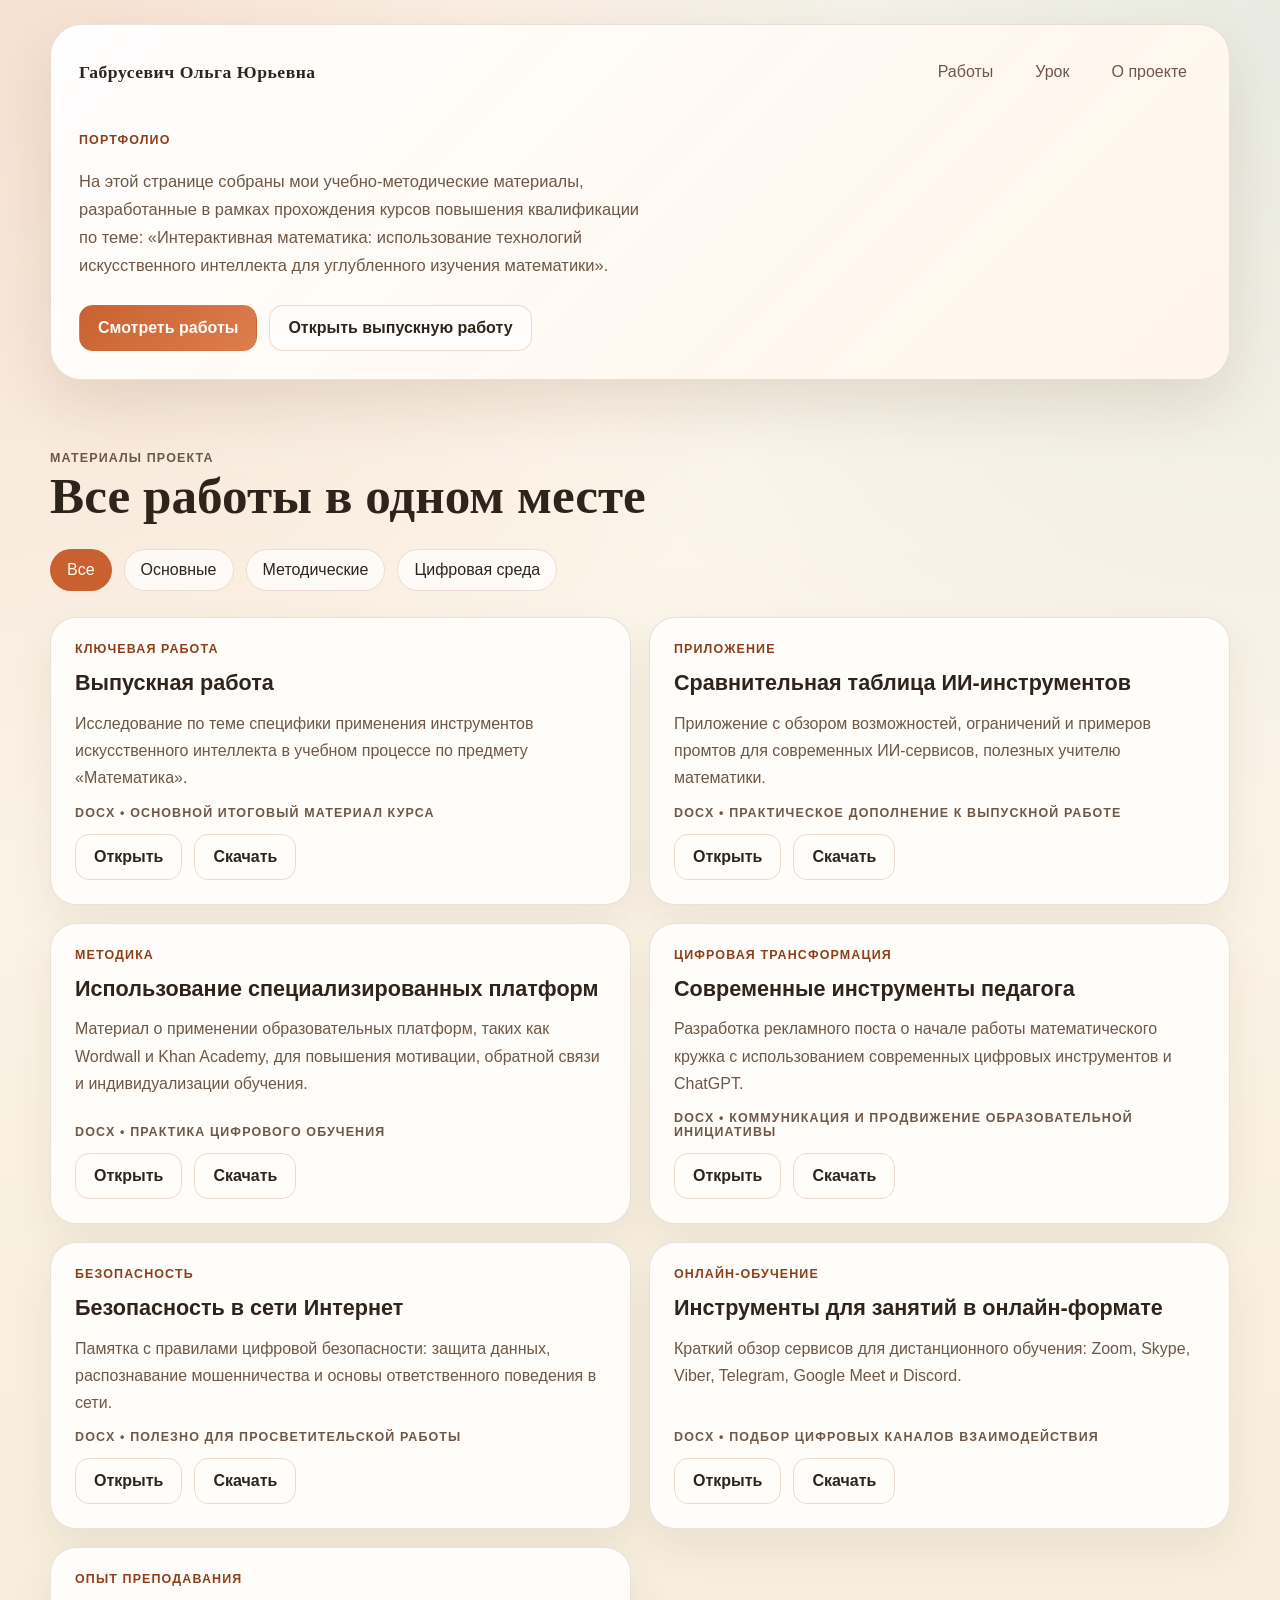
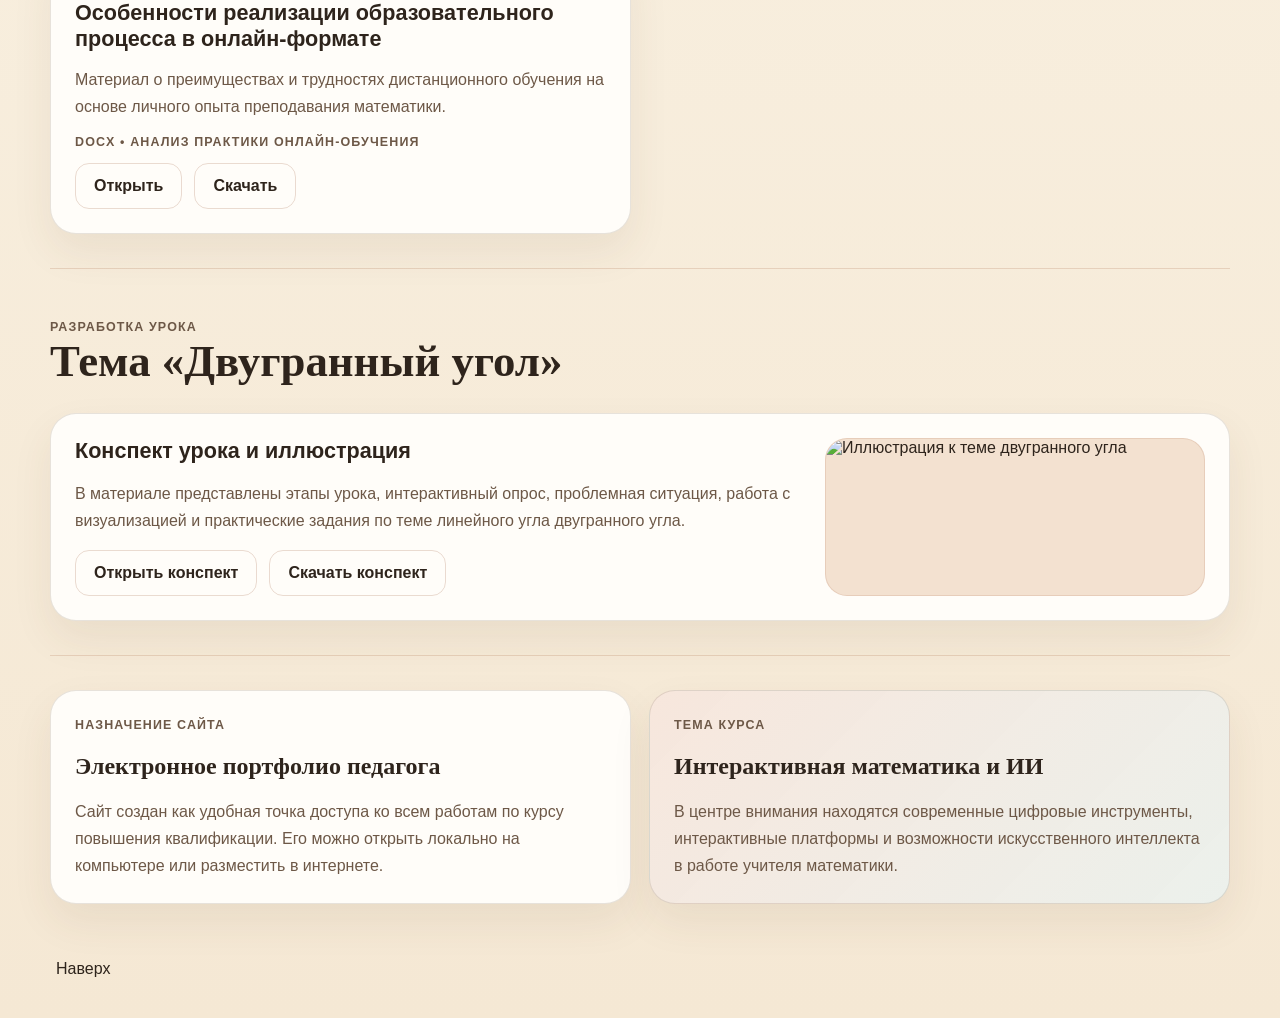
==== index.html @ cd9d8f57 "Initial portfolio site" ====
<!DOCTYPE html>
<html lang="ru">
<head>
  <meta charset="UTF-8">
  <meta name="viewport" content="width=device-width, initial-scale=1.0">
  <title>Интерактивная математика | Портфолио работ</title>
  <meta
    name="description"
    content="Сайт-портфолио учителя математики с материалами по теме использования технологий искусственного интеллекта для углубленного изучения математики."
  >
  <link rel="stylesheet" href="styles.css">
</head>
<body>
  <div class="page-shell">
    <header class="hero" id="top">
      <nav class="topbar">
        <a class="brand" href="#top">Габрусевич Ольга Юрьевна</a>
        <div class="topbar-links">
          <a href="#works">Работы</a>
          <a href="#lesson">Урок</a>
          <a href="#contacts">О проекте</a>
        </div>
      </nav>

      <div class="hero-content">
        <div class="hero-copy">
          <p class="eyebrow">Портфолио</p>
          <p class="hero-text">
            На этой странице собраны мои учебно-методические материалы, разработанные в
            рамках прохождения курсов повышения квалификации по теме: «Интерактивная
            математика: использование технологий искусственного интеллекта для
            углубленного изучения математики».
          </p>
          <div class="hero-actions">
            <a class="button button-primary" href="#works">Смотреть работы</a>
            <a class="button button-secondary" href="Выпускная работа. Габрусевич О.Ю.docx">Открыть выпускную работу</a>
          </div>
        </div>
      </div>
    </header>

    <main>
      <section class="section" id="works">
        <div class="section-heading">
          <p class="section-kicker">Материалы проекта</p>
          <h2>Все работы в одном месте</h2>
        </div>

        <div class="filter-bar" aria-label="Фильтр материалов">
          <button class="filter-chip is-active" type="button" data-filter="all">Все</button>
          <button class="filter-chip" type="button" data-filter="main">Основные</button>
          <button class="filter-chip" type="button" data-filter="method">Методические</button>
          <button class="filter-chip" type="button" data-filter="digital">Цифровая среда</button>
        </div>

        <div class="cards-grid">
          <article class="work-card" data-category="main">
            <span class="tag">Ключевая работа</span>
            <h3>Выпускная работа</h3>
            <p>
              Исследование по теме специфики применения инструментов искусственного интеллекта
              в учебном процессе по предмету «Математика».
            </p>
            <div class="meta">DOCX • Основной итоговый материал курса</div>
            <div class="card-actions">
              <a href="Выпускная работа. Габрусевич О.Ю.docx">Открыть</a>
              <a href="Выпускная работа. Габрусевич О.Ю.docx" download>Скачать</a>
            </div>
          </article>

          <article class="work-card" data-category="main method">
            <span class="tag">Приложение</span>
            <h3>Сравнительная таблица ИИ-инструментов</h3>
            <p>
              Приложение с обзором возможностей, ограничений и примеров промтов для
              современных ИИ-сервисов, полезных учителю математики.
            </p>
            <div class="meta">DOCX • Практическое дополнение к выпускной работе</div>
            <div class="card-actions">
              <a href="Приложение Габрусевич О.Ю..docx">Открыть</a>
              <a href="Приложение Габрусевич О.Ю..docx" download>Скачать</a>
            </div>
          </article>

          <article class="work-card" data-category="method">
            <span class="tag">Методика</span>
            <h3>Использование специализированных платформ</h3>
            <p>
              Материал о применении образовательных платформ, таких как Wordwall и Khan Academy,
              для повышения мотивации, обратной связи и индивидуализации обучения.
            </p>
            <div class="meta">DOCX • Практика цифрового обучения</div>
            <div class="card-actions">
              <a href="Использование_специализированных_платформ_в_работе_учителя_математики.docx">Открыть</a>
              <a href="Использование_специализированных_платформ_в_работе_учителя_математики.docx" download>Скачать</a>
            </div>
          </article>

          <article class="work-card" data-category="digital">
            <span class="tag">Цифровая трансформация</span>
            <h3>Современные инструменты педагога</h3>
            <p>
              Разработка рекламного поста о начале работы математического кружка с
              использованием современных цифровых инструментов и ChatGPT.
            </p>
            <div class="meta">DOCX • Коммуникация и продвижение образовательной инициативы</div>
            <div class="card-actions">
              <a href="«Современные_инструменты_педагога_в_контексте_цифровой_трансформации.docx">Открыть</a>
              <a href="«Современные_инструменты_педагога_в_контексте_цифровой_трансформации.docx" download>Скачать</a>
            </div>
          </article>

          <article class="work-card" data-category="digital">
            <span class="tag">Безопасность</span>
            <h3>Безопасность в сети Интернет</h3>
            <p>
              Памятка с правилами цифровой безопасности: защита данных, распознавание
              мошенничества и основы ответственного поведения в сети.
            </p>
            <div class="meta">DOCX • Полезно для просветительской работы</div>
            <div class="card-actions">
              <a href="Безопасность_в_сети_Интернет_обязательное_выполнение.docx">Открыть</a>
              <a href="Безопасность_в_сети_Интернет_обязательное_выполнение.docx" download>Скачать</a>
            </div>
          </article>

          <article class="work-card" data-category="digital">
            <span class="tag">Онлайн-обучение</span>
            <h3>Инструменты для занятий в онлайн-формате</h3>
            <p>
              Краткий обзор сервисов для дистанционного обучения: Zoom, Skype, Viber,
              Telegram, Google Meet и Discord.
            </p>
            <div class="meta">DOCX • Подбор цифровых каналов взаимодействия</div>
            <div class="card-actions">
              <a href="Основные_характеристики_и_специфика_ведущих_инструментов_для_проведения.docx">Открыть</a>
              <a href="Основные_характеристики_и_специфика_ведущих_инструментов_для_проведения.docx" download>Скачать</a>
            </div>
          </article>

          <article class="work-card" data-category="digital method">
            <span class="tag">Опыт преподавания</span>
            <h3>Особенности реализации образовательного процесса в онлайн-формате</h3>
            <p>
              Материал о преимуществах и трудностях дистанционного обучения на основе
              личного опыта преподавания математики.
            </p>
            <div class="meta">DOCX • Анализ практики онлайн-обучения</div>
            <div class="card-actions">
              <a href="Особенности_реализации_образовательного_процесса_в_онлайн_формате.docx">Открыть</a>
              <a href="Особенности_реализации_образовательного_процесса_в_онлайн_формате.docx" download>Скачать</a>
            </div>
          </article>
        </div>
      </section>

      <section class="section lesson-section" id="lesson">
        <div class="lesson-preview">
          <div class="section-heading compact">
            <p class="section-kicker">Разработка урока</p>
            <h2>Тема «Двугранный угол»</h2>
          </div>

          <div class="lesson-card">
            <div class="lesson-card-copy">
              <h3>Конспект урока и иллюстрация</h3>
              <p>
                В материале представлены этапы урока, интерактивный опрос, проблемная ситуация,
                работа с визуализацией и практические задания по теме линейного угла двугранного угла.
              </p>
              <div class="card-actions">
                <a href="курсы Тема_Двугранный угол.docx">Открыть конспект</a>
                <a href="курсы Тема_Двугранный угол.docx" download>Скачать конспект</a>
              </div>
            </div>

            <figure class="lesson-image">
              <img src="двугранный угол.png" alt="Иллюстрация к теме двугранного угла">
              <figcaption>
                <a href="двугранный угол.png">Открыть изображение</a>
              </figcaption>
            </figure>
          </div>
        </div>
      </section>

      <section class="section about-section" id="contacts">
        <div class="about-grid">
          <article class="about-card">
            <p class="section-kicker">Назначение сайта</p>
            <h2>Электронное портфолио педагога</h2>
            <p>
              Сайт создан как удобная точка доступа ко всем работам по курсу повышения
              квалификации. Его можно открыть локально на компьютере или разместить в интернете.
            </p>
          </article>

          <article class="about-card accent-card">
            <p class="section-kicker">Тема курса</p>
            <h2>Интерактивная математика и ИИ</h2>
            <p>
              В центре внимания находятся современные цифровые инструменты, интерактивные
              платформы и возможности искусственного интеллекта в работе учителя математики.
            </p>
          </article>
        </div>
      </section>
    </main>

    <footer class="footer">
      <a href="#top">Наверх</a>
    </footer>
  </div>

  <script src="script.js"></script>
</body>
</html>
---- styles.css ----
:root {
  --bg: #f7efe4;
  --bg-soft: #fffaf4;
  --panel: rgba(255, 250, 244, 0.84);
  --panel-strong: #fffdf9;
  --line: rgba(89, 64, 36, 0.14);
  --text: #2e241c;
  --muted: #6d5847;
  --accent: #c8612f;
  --accent-deep: #8d3f1a;
  --accent-soft: #f7d5c3;
  --shadow: 0 24px 60px rgba(105, 72, 42, 0.14);
}

* {
  box-sizing: border-box;
}

html {
  scroll-behavior: smooth;
}

body {
  margin: 0;
  font-family: "Avenir Next", "Trebuchet MS", "Segoe UI", sans-serif;
  color: var(--text);
  background:
    radial-gradient(circle at top left, rgba(200, 97, 47, 0.16), transparent 30%),
    radial-gradient(circle at top right, rgba(96, 152, 137, 0.14), transparent 28%),
    linear-gradient(180deg, #fff9f1 0%, #f8efdf 52%, #f5e8d4 100%);
  min-height: 100vh;
}

a {
  color: inherit;
  text-decoration: none;
}

img {
  display: block;
  max-width: 100%;
}

.page-shell {
  width: min(1180px, calc(100% - 32px));
  margin: 0 auto;
  padding: 24px 0 40px;
}

.hero,
.section,
.footer {
  position: relative;
}

.hero {
  overflow: hidden;
  padding: 28px;
  border: 1px solid var(--line);
  border-radius: 32px;
  background:
    linear-gradient(135deg, rgba(255, 255, 255, 0.9), rgba(255, 244, 232, 0.85)),
    var(--panel);
  box-shadow: var(--shadow);
}

.topbar {
  display: flex;
  align-items: center;
  justify-content: space-between;
  gap: 20px;
}

.brand {
  font-family: Georgia, "Times New Roman", serif;
  font-size: 1.1rem;
  font-weight: 700;
  letter-spacing: 0.03em;
}

.topbar-links {
  display: flex;
  flex-wrap: wrap;
  gap: 14px;
  color: var(--muted);
}

.topbar-links a {
  padding: 10px 14px;
  border-radius: 999px;
}

.topbar-links a:hover,
.topbar-links a:focus-visible,
.filter-chip:hover,
.filter-chip:focus-visible,
.card-actions a:hover,
.card-actions a:focus-visible,
.footer a:hover,
.footer a:focus-visible {
  background: rgba(200, 97, 47, 0.1);
}

.hero-content {
  margin-top: 42px;
}

.eyebrow,
.section-kicker,
.tag,
.meta {
  text-transform: uppercase;
  letter-spacing: 0.09em;
  font-size: 0.78rem;
}

.eyebrow,
.section-kicker {
  color: var(--accent-deep);
  margin: 0 0 18px;
  font-weight: 700;
}

.hero-copy h1,
.section-heading h2,
.about-card h2 {
  font-family: Georgia, "Times New Roman", serif;
  line-height: 1.05;
  margin: 0;
}

.hero-copy h1 {
  font-size: clamp(2.5rem, 6vw, 4.6rem);
  max-width: 12ch;
}

.hero-text,
.section-heading p,
.work-card p,
.lesson-card p,
.about-card p,
.footer p,
.facts li {
  color: var(--muted);
  line-height: 1.7;
}

.hero-text {
  max-width: 62ch;
  margin: 20px 0 0;
  font-size: 1.03rem;
}

.hero-actions,
.card-actions {
  display: flex;
  flex-wrap: wrap;
  gap: 12px;
}

.hero-actions {
  margin-top: 26px;
}

.button,
.card-actions a {
  display: inline-flex;
  align-items: center;
  justify-content: center;
  min-height: 46px;
  padding: 12px 18px;
  border-radius: 14px;
  border: 1px solid rgba(141, 63, 26, 0.18);
  font-weight: 600;
  transition: 0.2s ease;
}

.button-primary {
  color: #fffaf6;
  background: linear-gradient(135deg, var(--accent), #de7d4f);
  border-color: transparent;
}

.button-secondary {
  background: rgba(255, 255, 255, 0.72);
}

.work-card,
.lesson-card,
.about-card {
  border: 1px solid var(--line);
  background: var(--panel-strong);
  border-radius: 26px;
  box-shadow: 0 18px 40px rgba(89, 64, 36, 0.08);
}

.section {
  padding: 54px 0 0;
}

.section + .section {
  margin-top: 34px;
  padding: 34px 0 0;
  border-top: 1px solid rgba(141, 63, 26, 0.16);
}

.section-heading {
  max-width: 760px;
}

.section-heading h2 {
  font-size: clamp(2rem, 4vw, 3.2rem);
}

.section-heading p {
  margin: 14px 0 0;
}

.compact h2 {
  font-size: clamp(1.9rem, 4vw, 2.8rem);
}

.filter-bar {
  display: flex;
  flex-wrap: wrap;
  gap: 12px;
  margin-top: 26px;
}

.filter-chip {
  appearance: none;
  border: 1px solid rgba(141, 63, 26, 0.16);
  background: rgba(255, 255, 255, 0.7);
  color: var(--text);
  border-radius: 999px;
  padding: 11px 16px;
  font: inherit;
  cursor: pointer;
  transition: 0.2s ease;
}

.filter-chip.is-active {
  background: var(--accent);
  color: #fffaf6;
  border-color: transparent;
}

.cards-grid {
  display: grid;
  grid-template-columns: repeat(2, minmax(0, 1fr));
  gap: 18px;
  margin-top: 26px;
}

.work-card {
  display: flex;
  flex-direction: column;
  gap: 14px;
  padding: 24px;
}

.work-card.is-hidden {
  display: none;
}

.tag {
  color: var(--accent-deep);
  font-weight: 700;
}

.work-card h3,
.lesson-card h3 {
  margin: 0;
  font-size: 1.35rem;
  line-height: 1.2;
}

.work-card p,
.lesson-card p,
.about-card p {
  margin: 0;
}

.meta {
  color: var(--muted);
  margin-top: auto;
  font-weight: 700;
}

.lesson-card {
  display: grid;
  grid-template-columns: minmax(0, 1fr) minmax(260px, 380px);
  gap: 24px;
  margin-top: 28px;
  padding: 24px;
}

.lesson-card-copy {
  display: flex;
  flex-direction: column;
  gap: 16px;
  justify-content: center;
}

.lesson-image {
  margin: 0;
  border-radius: 22px;
  overflow: hidden;
  background: #f3e1d0;
  border: 1px solid rgba(141, 63, 26, 0.12);
}

.lesson-image img {
  width: 100%;
  height: 100%;
  object-fit: cover;
}

.lesson-image figcaption {
  padding: 14px 16px;
  border-top: 1px solid rgba(141, 63, 26, 0.12);
  color: var(--muted);
}

.about-grid {
  display: grid;
  grid-template-columns: repeat(2, minmax(0, 1fr));
  gap: 18px;
}

.about-card {
  padding: 24px;
}

.about-card .section-kicker {
  margin-bottom: 18px;
}

.about-card h2 {
  margin-bottom: 18px;
}

.accent-card {
  background:
    linear-gradient(135deg, rgba(200, 97, 47, 0.14), rgba(96, 152, 137, 0.12)),
    var(--panel-strong);
}

.footer {
  display: flex;
  justify-content: space-between;
  gap: 18px;
  align-items: center;
  margin-top: 34px;
  padding: 22px 6px 0;
}

.footer p {
  margin: 0;
}

@media (max-width: 960px) {
  .hero-content,
  .lesson-card,
  .about-grid,
  .cards-grid {
    grid-template-columns: 1fr;
  }

  .hero-copy h1 {
    max-width: 14ch;
  }
}

@media (max-width: 720px) {
  .page-shell {
    width: min(100% - 20px, 1180px);
    padding-top: 10px;
  }

  .hero {
    padding: 20px;
    border-radius: 24px;
  }

  .topbar,
  .footer {
    flex-direction: column;
    align-items: flex-start;
  }

  .hero-content {
    margin-top: 28px;
  }

  .hero-copy h1 {
    max-width: none;
    font-size: clamp(2.1rem, 12vw, 3.3rem);
  }

  .section {
    padding-top: 42px;
  }

  .section + .section {
    margin-top: 26px;
    padding: 26px 0 0;
  }
}
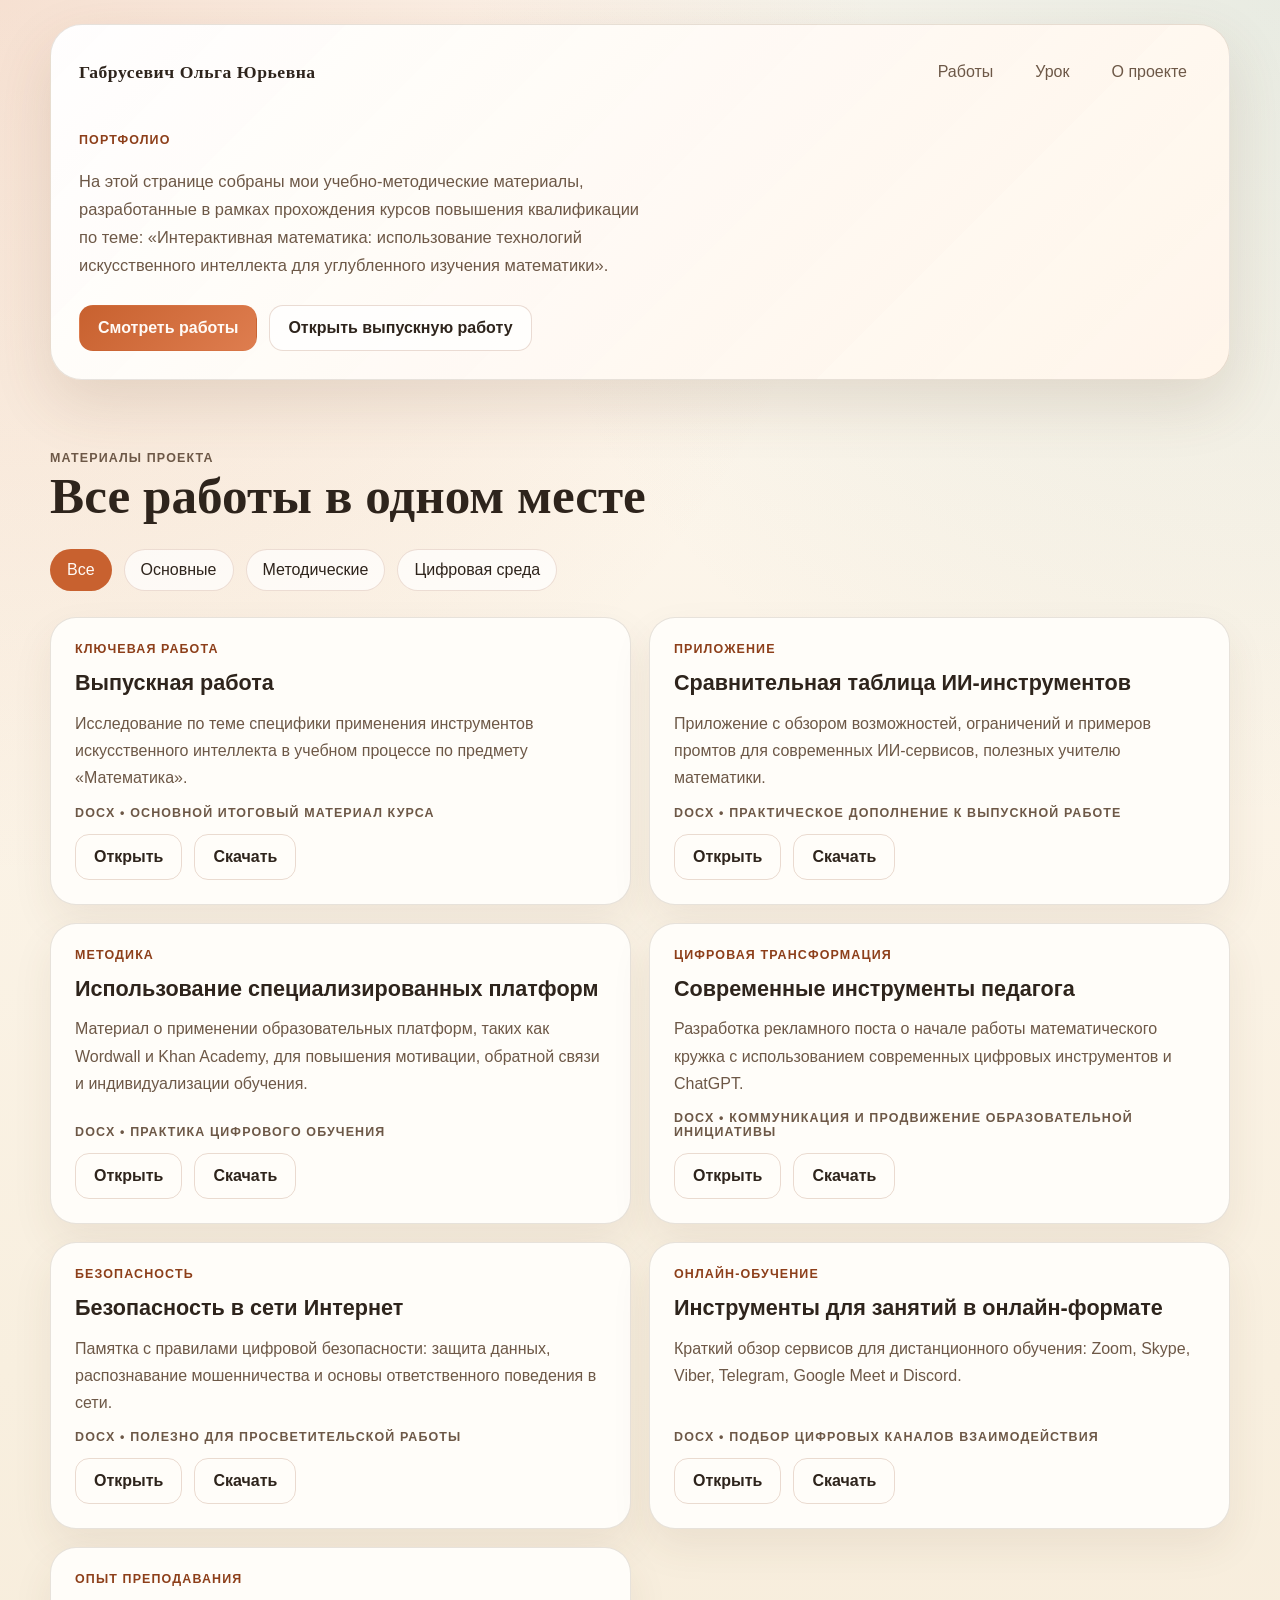
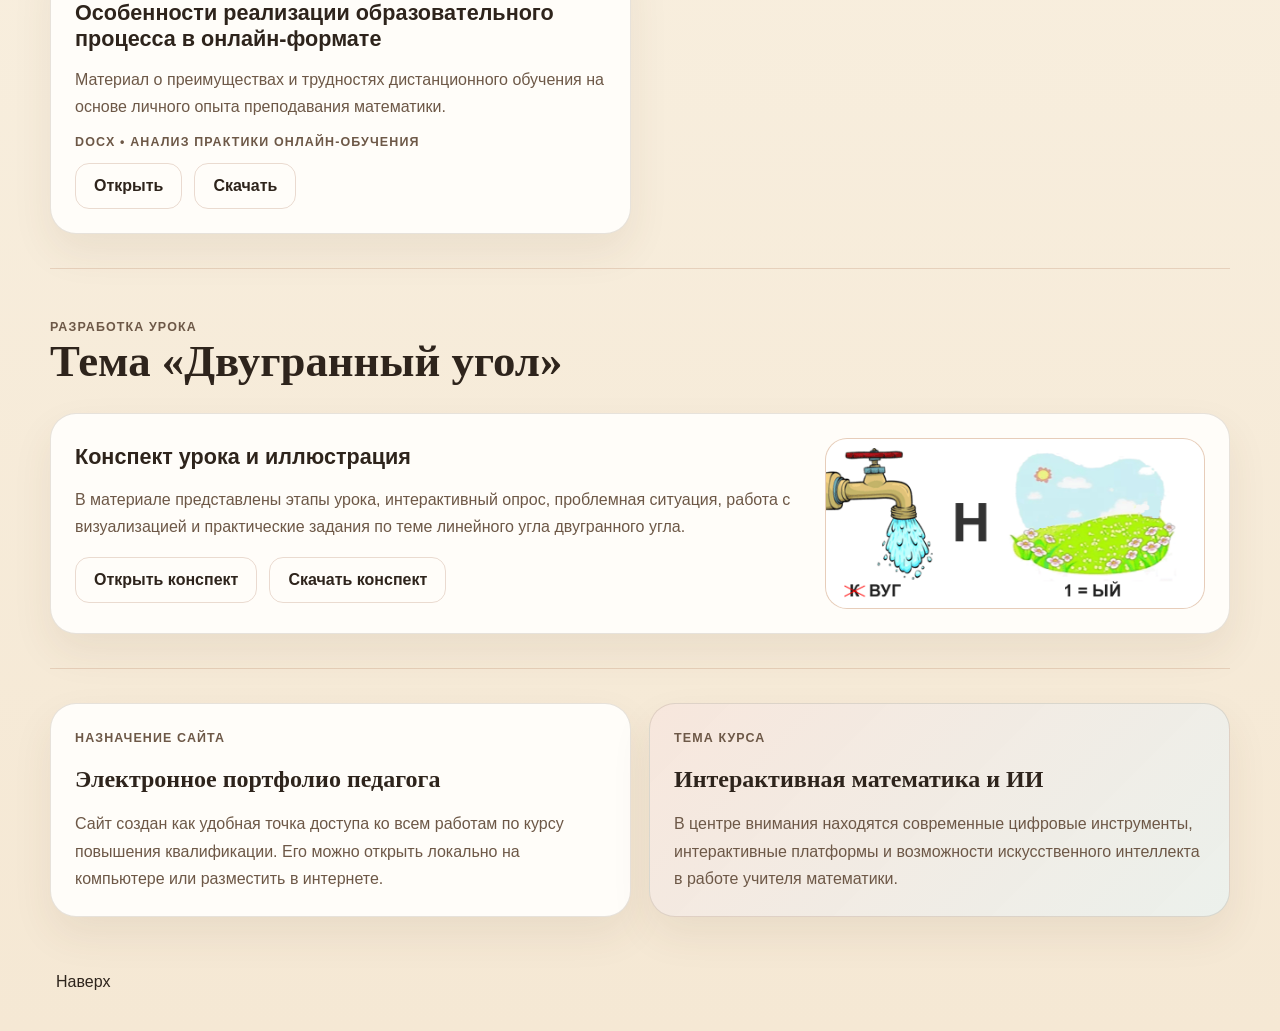
==== commit 375564b1: "Fix asset filenames for GitHub Pages" ====
--- a/index.html
+++ b/index.html
@@ -169,15 +169,15 @@
                 работа с визуализацией и практические задания по теме линейного угла двугранного угла.
               </p>
               <div class="card-actions">
-                <a href="курсы Тема_Двугранный угол.docx">Открыть конспект</a>
-                <a href="курсы Тема_Двугранный угол.docx" download>Скачать конспект</a>
+                <a href="lesson-dihedral-angle.docx">Открыть конспект</a>
+                <a href="lesson-dihedral-angle.docx" download>Скачать конспект</a>
               </div>
             </div>
 
             <figure class="lesson-image">
-              <img src="двугранный угол.png" alt="Иллюстрация к теме двугранного угла">
+              <img src="dihedral-angle.png" alt="Иллюстрация к теме двугранного угла">
               <figcaption>
-                <a href="двугранный угол.png">Открыть изображение</a>
+                <a href="dihedral-angle.png">Открыть изображение</a>
               </figcaption>
             </figure>
           </div>
